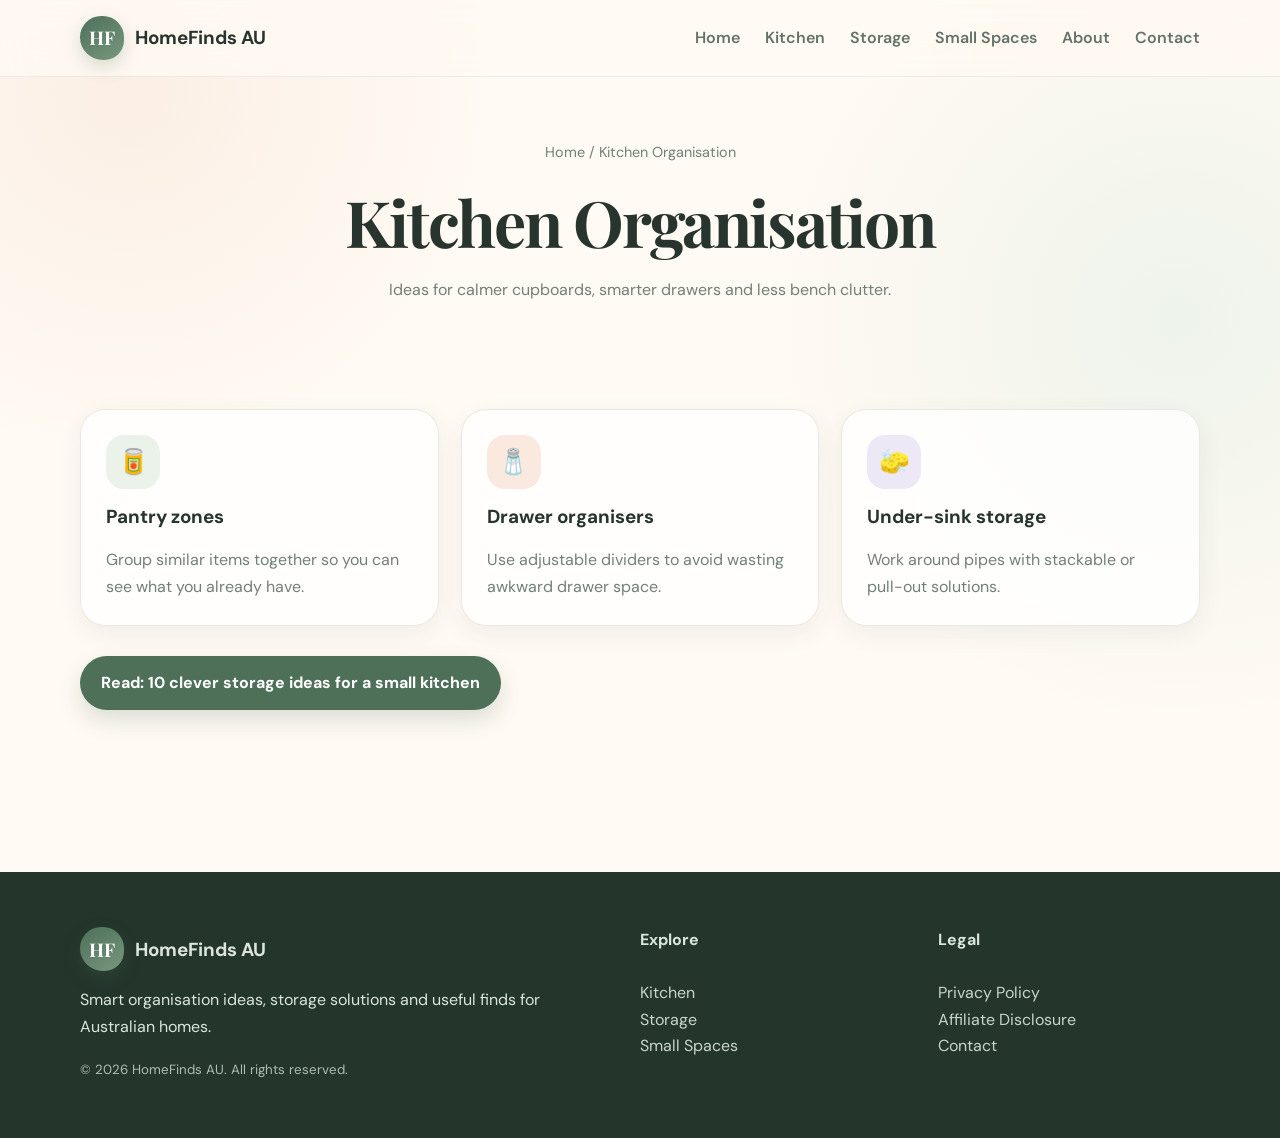
==== kitchen.html @ ff97807f "Add files via upload" ====
<!doctype html><html lang="en-AU"><head><meta charset="utf-8"><meta name="viewport" content="width=device-width,initial-scale=1">
<title>Kitchen Organisation | HomeFinds AU</title><link rel="stylesheet" href="styles.css"></head><body>
<header class="site-header">
  <div class="container nav">
    <a class="brand" href="index.html">
      <span class="logo-mark">HF</span>
      <span>HomeFinds AU</span>
    </a>
    <button class="menu-btn" aria-label="Open menu">☰</button>
    <nav class="nav-links">
      <a href="index.html">Home</a>
      <a href="kitchen.html">Kitchen</a>
      <a href="storage.html">Storage</a>
      <a href="small-spaces.html">Small Spaces</a>
      <a href="about.html">About</a>
      <a href="contact.html">Contact</a>
    </nav>
  </div>
</header>

<main><section class="page-hero"><div class="container"><div class="breadcrumbs"><a href="index.html">Home</a> / Kitchen Organisation</div><h1>Kitchen Organisation</h1><p>Ideas for calmer cupboards, smarter drawers and less bench clutter.</p></div></section>
<section class="section"><div class="container"><div class="grid">
<div class="card"><div class="icon">🥫</div><h3>Pantry zones</h3><p>Group similar items together so you can see what you already have.</p></div>
<div class="card"><div class="icon">🧂</div><h3>Drawer organisers</h3><p>Use adjustable dividers to avoid wasting awkward drawer space.</p></div>
<div class="card"><div class="icon">🧽</div><h3>Under-sink storage</h3><p>Work around pipes with stackable or pull-out solutions.</p></div>
</div>
<p style="margin-top:30px"><a class="btn btn-primary" href="article-small-kitchen.html">Read: 10 clever storage ideas for a small kitchen</a></p></div></section></main>
<footer class="footer">
  <div class="container footer-grid">
    <div>
      <div class="brand"><span class="logo-mark">HF</span><span>HomeFinds AU</span></div>
      <p>Smart organisation ideas, storage solutions and useful finds for Australian homes.</p>
      <small>© <span data-year></span> HomeFinds AU. All rights reserved.</small>
    </div>
    <div>
      <strong>Explore</strong><br><br>
      <a href="kitchen.html">Kitchen</a><br>
      <a href="storage.html">Storage</a><br>
      <a href="small-spaces.html">Small Spaces</a>
    </div>
    <div>
      <strong>Legal</strong><br><br>
      <a href="privacy.html">Privacy Policy</a><br>
      <a href="affiliate-disclosure.html">Affiliate Disclosure</a><br>
      <a href="contact.html">Contact</a>
    </div>
  </div>
</footer>
<script src="script.js"></script>
</body></html>
---- styles.css ----
@import url('https://fonts.googleapis.com/css2?family=DM+Sans:wght@400;500;600;700&family=Playfair+Display:wght@600;700&display=swap');

:root{
  --cream:#fffaf3;
  --paper:#ffffff;
  --ink:#28352e;
  --muted:#718078;
  --sage:#78977f;
  --sage-dark:#4e7058;
  --sage-pale:#eaf2e9;
  --peach:#f4d8c6;
  --sand:#f3eadf;
  --lav:#ece8f5;
  --line:#e8e6df;
  --shadow:0 18px 50px rgba(55,74,62,.10);
  --shadow-soft:0 8px 24px rgba(55,74,62,.07);
}
*{box-sizing:border-box}
html{scroll-behavior:smooth}
body{
  margin:0;
  font-family:"DM Sans",system-ui,sans-serif;
  color:var(--ink);
  line-height:1.65;
  background:
    radial-gradient(circle at 10% 8%,rgba(244,216,198,.32),transparent 23rem),
    radial-gradient(circle at 92% 28%,rgba(234,242,233,.8),transparent 25rem),
    var(--cream);
}
a{color:inherit;text-decoration:none}
img{max-width:100%;display:block}
.container{width:min(1120px,92%);margin:auto}

/* Header */
.site-header{
  position:sticky;top:0;z-index:30;
  background:rgba(255,250,243,.86);
  backdrop-filter:blur(16px);
  border-bottom:1px solid rgba(232,230,223,.8);
}
.nav{min-height:76px;display:flex;align-items:center;justify-content:space-between;gap:20px}
.brand{display:flex;align-items:center;gap:11px;font-weight:700;font-size:1.18rem}
.logo-mark{
  width:44px;height:44px;border-radius:50% 50% 46% 54%;
  background:linear-gradient(145deg,var(--sage-dark),var(--sage));
  color:white;display:grid;place-items:center;font-family:"Playfair Display",serif;
  font-weight:700;box-shadow:0 7px 18px rgba(78,112,88,.22);
}
.nav-links{display:flex;gap:25px;align-items:center}
.nav-links a{font-weight:600;color:#64736a;position:relative}
.nav-links a:after{
  content:"";position:absolute;left:0;bottom:-7px;width:0;height:2px;
  background:var(--sage-dark);transition:.2s
}
.nav-links a:hover{color:var(--sage-dark)}
.nav-links a:hover:after{width:100%}
.menu-btn{display:none;border:0;background:var(--paper);padding:10px 12px;border-radius:12px;box-shadow:var(--shadow-soft)}

/* Hero */
.hero{padding:86px 0 70px;position:relative;overflow:hidden}
.hero:before{
  content:"";position:absolute;width:260px;height:260px;border-radius:50%;
  background:rgba(244,216,198,.5);right:-80px;top:20px;filter:blur(2px)
}
.hero-grid{display:grid;grid-template-columns:1.12fr .88fr;gap:58px;align-items:center;position:relative}
.kicker{
  display:inline-flex;align-items:center;gap:8px;background:rgba(255,255,255,.72);
  color:var(--sage-dark);padding:9px 14px;border:1px solid #e5ece5;
  border-radius:999px;font-weight:700;font-size:.9rem;box-shadow:var(--shadow-soft)
}
h1,h2,h3{line-height:1.16;margin-top:0}
h1,h2{font-family:"Playfair Display",Georgia,serif}
h1{font-size:clamp(2.7rem,5vw,5rem);letter-spacing:-.035em;margin:20px 0 18px}
h2{font-size:clamp(2rem,3.3vw,3.15rem);letter-spacing:-.025em}
h3{font-size:1.18rem}
.hero p{font-size:1.12rem;color:var(--muted);max-width:640px}
.cta-row{display:flex;gap:12px;flex-wrap:wrap;margin-top:28px}
.btn{
  display:inline-flex;justify-content:center;align-items:center;
  padding:13px 20px;border-radius:999px;font-weight:700;border:1px solid transparent;
  transition:transform .2s,box-shadow .2s,background .2s
}
.btn:hover{transform:translateY(-2px)}
.btn-primary{background:var(--sage-dark);color:white;box-shadow:0 10px 22px rgba(78,112,88,.2)}
.btn-primary:hover{background:#3f6249}
.btn-secondary{background:rgba(255,255,255,.82);border-color:var(--line);box-shadow:var(--shadow-soft)}
.hero-card{
  background:rgba(255,255,255,.74);border:1px solid rgba(255,255,255,.9);
  border-radius:34px;padding:18px;box-shadow:var(--shadow);transform:rotate(1deg)
}
.hero-card .room{
  min-height:360px;border-radius:27px;
  background:linear-gradient(145deg,#e6d4c1,#f8f1e8 55%,#e7efe7);
  position:relative;overflow:hidden;
}
.hero-card .room:before{
  content:"";position:absolute;left:8%;bottom:0;width:84%;height:28%;
  background:rgba(255,255,255,.25);border-radius:50% 50% 0 0
}
.shelf{position:absolute;left:12%;right:12%;height:12px;background:#96735a;border-radius:10px;box-shadow:0 5px 0 rgba(105,76,56,.14)}
.shelf.one{top:28%}.shelf.two{top:52%}.shelf.three{top:76%}
.box{position:absolute;width:18%;height:15%;background:rgba(255,255,255,.82);border:1px solid #d9cdbf;border-radius:13px;box-shadow:0 5px 12px rgba(84,65,49,.06)}
.box.b1{left:16%;top:12%}.box.b2{left:39%;top:10%;width:22%;background:#edf2e8}.box.b3{right:16%;top:14%;background:#f2ddcf}
.box.b4{left:18%;top:38%;width:28%;background:#f7f1e8}.box.b5{right:18%;top:38%;background:#e8eee5}
.box.b6{left:23%;top:62%;background:#f0dfd3}.box.b7{right:25%;top:61%;width:25%}

/* Sections */
.section{padding:76px 0}
.section:nth-of-type(even){position:relative}
.section-head{display:flex;justify-content:space-between;gap:30px;align-items:end;margin-bottom:30px}
.section-head p{color:var(--muted);max-width:620px}
.grid{display:grid;grid-template-columns:repeat(3,1fr);gap:22px}
.card{
  background:rgba(255,255,255,.78);border:1px solid rgba(232,230,223,.9);
  border-radius:25px;padding:25px;box-shadow:var(--shadow-soft);
  transition:transform .22s,box-shadow .22s
}
.card:hover{transform:translateY(-6px);box-shadow:var(--shadow)}
.card .icon{
  width:54px;height:54px;border-radius:18px;background:var(--sage-pale);
  display:grid;place-items:center;font-size:1.55rem;margin-bottom:17px
}
.card:nth-child(2) .icon{background:#fae9de}
.card:nth-child(3) .icon{background:var(--lav)}
.card p{color:var(--muted);margin-bottom:0}
.article-grid{display:grid;grid-template-columns:repeat(3,1fr);gap:22px}
.article-card{overflow:hidden;padding:0}
.article-thumb{
  height:195px;background:linear-gradient(135deg,#dbe8dc,#f3dfcf);
  display:flex;align-items:center;justify-content:center;font-size:3.6rem;
  position:relative
}
.article-thumb:after{
  content:"";position:absolute;width:90px;height:90px;border-radius:50%;
  background:rgba(255,255,255,.28)
}
.article-body{padding:22px}
.tag{font-size:.77rem;font-weight:800;color:var(--sage-dark);text-transform:uppercase;letter-spacing:.1em}
.note{background:#fff2e8;border:1px solid #f2ddcf;padding:17px 19px;border-radius:16px;color:#655448}
.newsletter{
  background:linear-gradient(135deg,#344b3c,#56725f);color:white;border-radius:32px;
  padding:40px;display:grid;grid-template-columns:1fr auto;gap:24px;align-items:center;
  box-shadow:var(--shadow)
}
.newsletter p{color:#dce6df;margin-bottom:0}

/* Inner pages */
.page-hero{padding:64px 0 30px;text-align:center}
.page-hero p{color:var(--muted);max-width:700px;margin:0 auto}
.content{
  background:rgba(255,255,255,.84);border:1px solid var(--line);border-radius:28px;
  padding:clamp(24px,5vw,48px);max-width:880px;margin:20px auto 75px;box-shadow:var(--shadow-soft)
}
.content h2{font-size:1.7rem;margin-top:38px}
.content p,.content li{color:#536159}
.product{border:1px solid #dce6dd;background:#f7fbf7;border-radius:20px;padding:22px;margin:24px 0}
.disclosure{font-size:.92rem;background:#f4f0e9;border-radius:15px;padding:15px 17px;margin:20px 0}
.breadcrumbs{font-size:.9rem;color:var(--muted);margin-bottom:12px}

/* Footer */
.footer{margin-top:70px;padding:55px 0;background:#24352b;color:#dbe5de}
.footer-grid{display:grid;grid-template-columns:2fr 1fr 1fr;gap:36px}
.footer a{color:#dbe5de;opacity:.9}
.footer a:hover{opacity:1}
.footer small{color:#aebdb4}

@media(max-width:860px){
  .hero-grid,.newsletter,.footer-grid{grid-template-columns:1fr}
  .grid,.article-grid{grid-template-columns:1fr 1fr}
  .hero-card{max-width:620px}
  .nav-links{display:none;position:absolute;top:76px;left:4%;right:4%;background:var(--paper);padding:18px;border:1px solid var(--line);border-radius:18px;flex-direction:column;align-items:flex-start;box-shadow:var(--shadow)}
  .nav-links.show{display:flex}.menu-btn{display:block}
}
@media(max-width:560px){
  .grid,.article-grid{grid-template-columns:1fr}
  .hero{padding-top:52px}.section{padding:56px 0}
  .section-head{display:block}.hero-card .room{min-height:290px}
  h1{font-size:2.65rem}.newsletter{padding:28px}
}
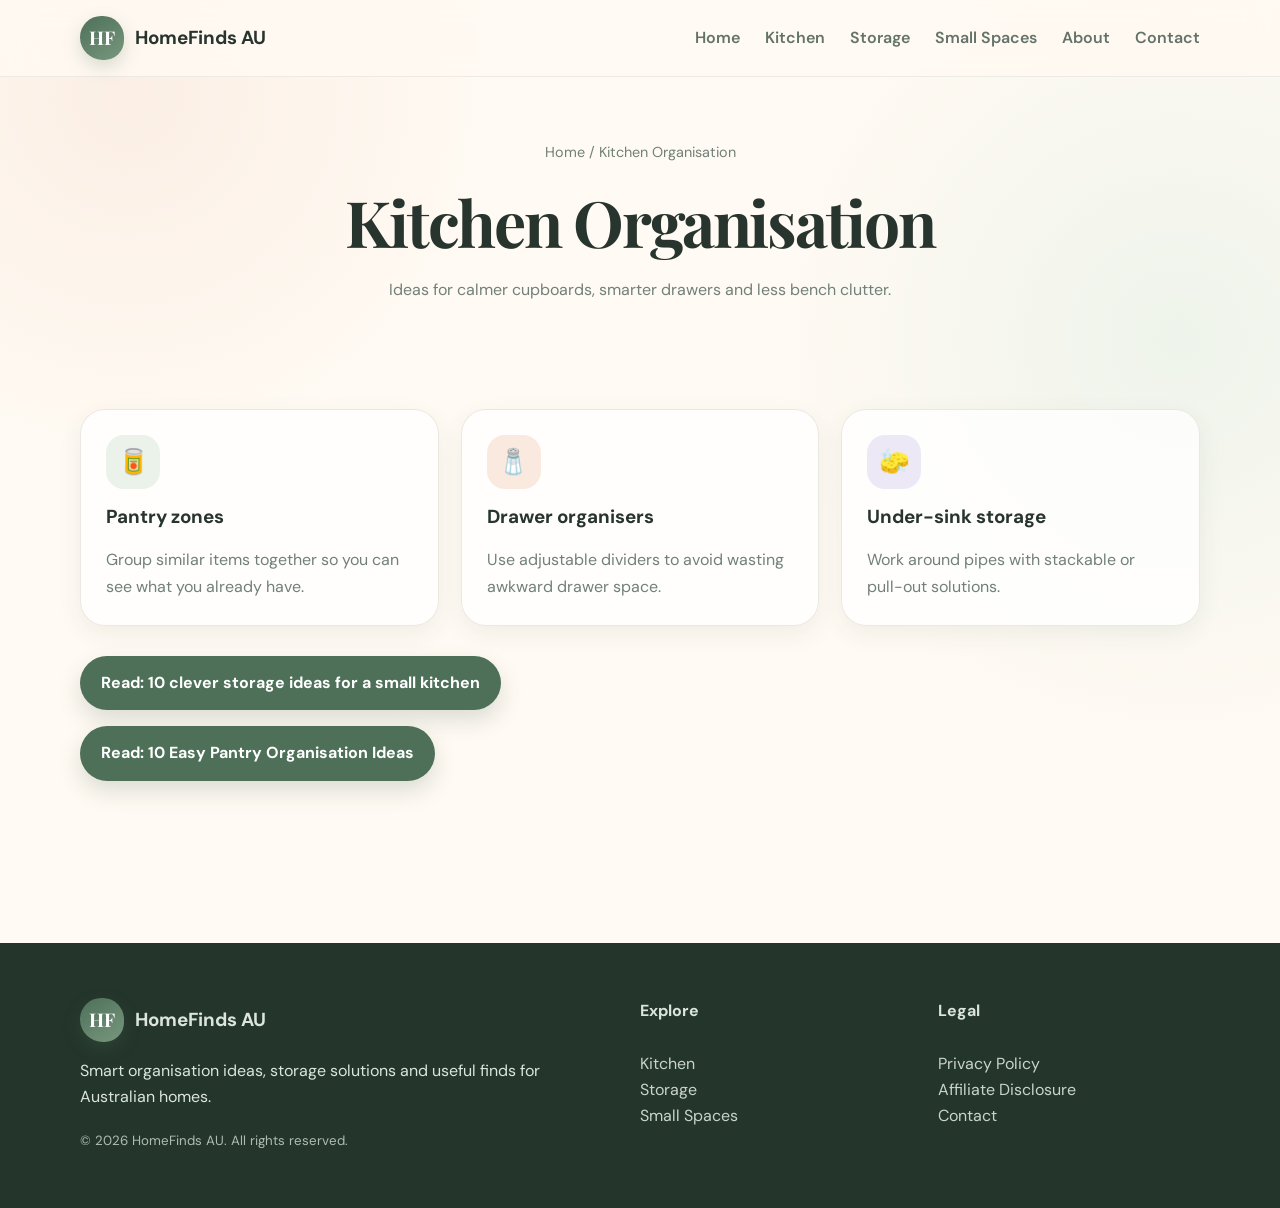
==== commit 6cd9a4b2: "Add files via upload" ====
--- a/kitchen.html
+++ b/kitchen.html
@@ -24,7 +24,7 @@
 <div class="card"><div class="icon">🧂</div><h3>Drawer organisers</h3><p>Use adjustable dividers to avoid wasting awkward drawer space.</p></div>
 <div class="card"><div class="icon">🧽</div><h3>Under-sink storage</h3><p>Work around pipes with stackable or pull-out solutions.</p></div>
 </div>
-<p style="margin-top:30px"><a class="btn btn-primary" href="article-small-kitchen.html">Read: 10 clever storage ideas for a small kitchen</a></p></div></section></main>
+<p style="margin-top:30px"><a class="btn btn-primary" href="article-small-kitchen.html">Read: 10 clever storage ideas for a small kitchen</a></p><p style="margin-top:16px"><a class="btn btn-primary" href="article-pantry-organisation.html">Read: 10 Easy Pantry Organisation Ideas</a></p></div></section></main>
 <footer class="footer">
   <div class="container footer-grid">
     <div>
